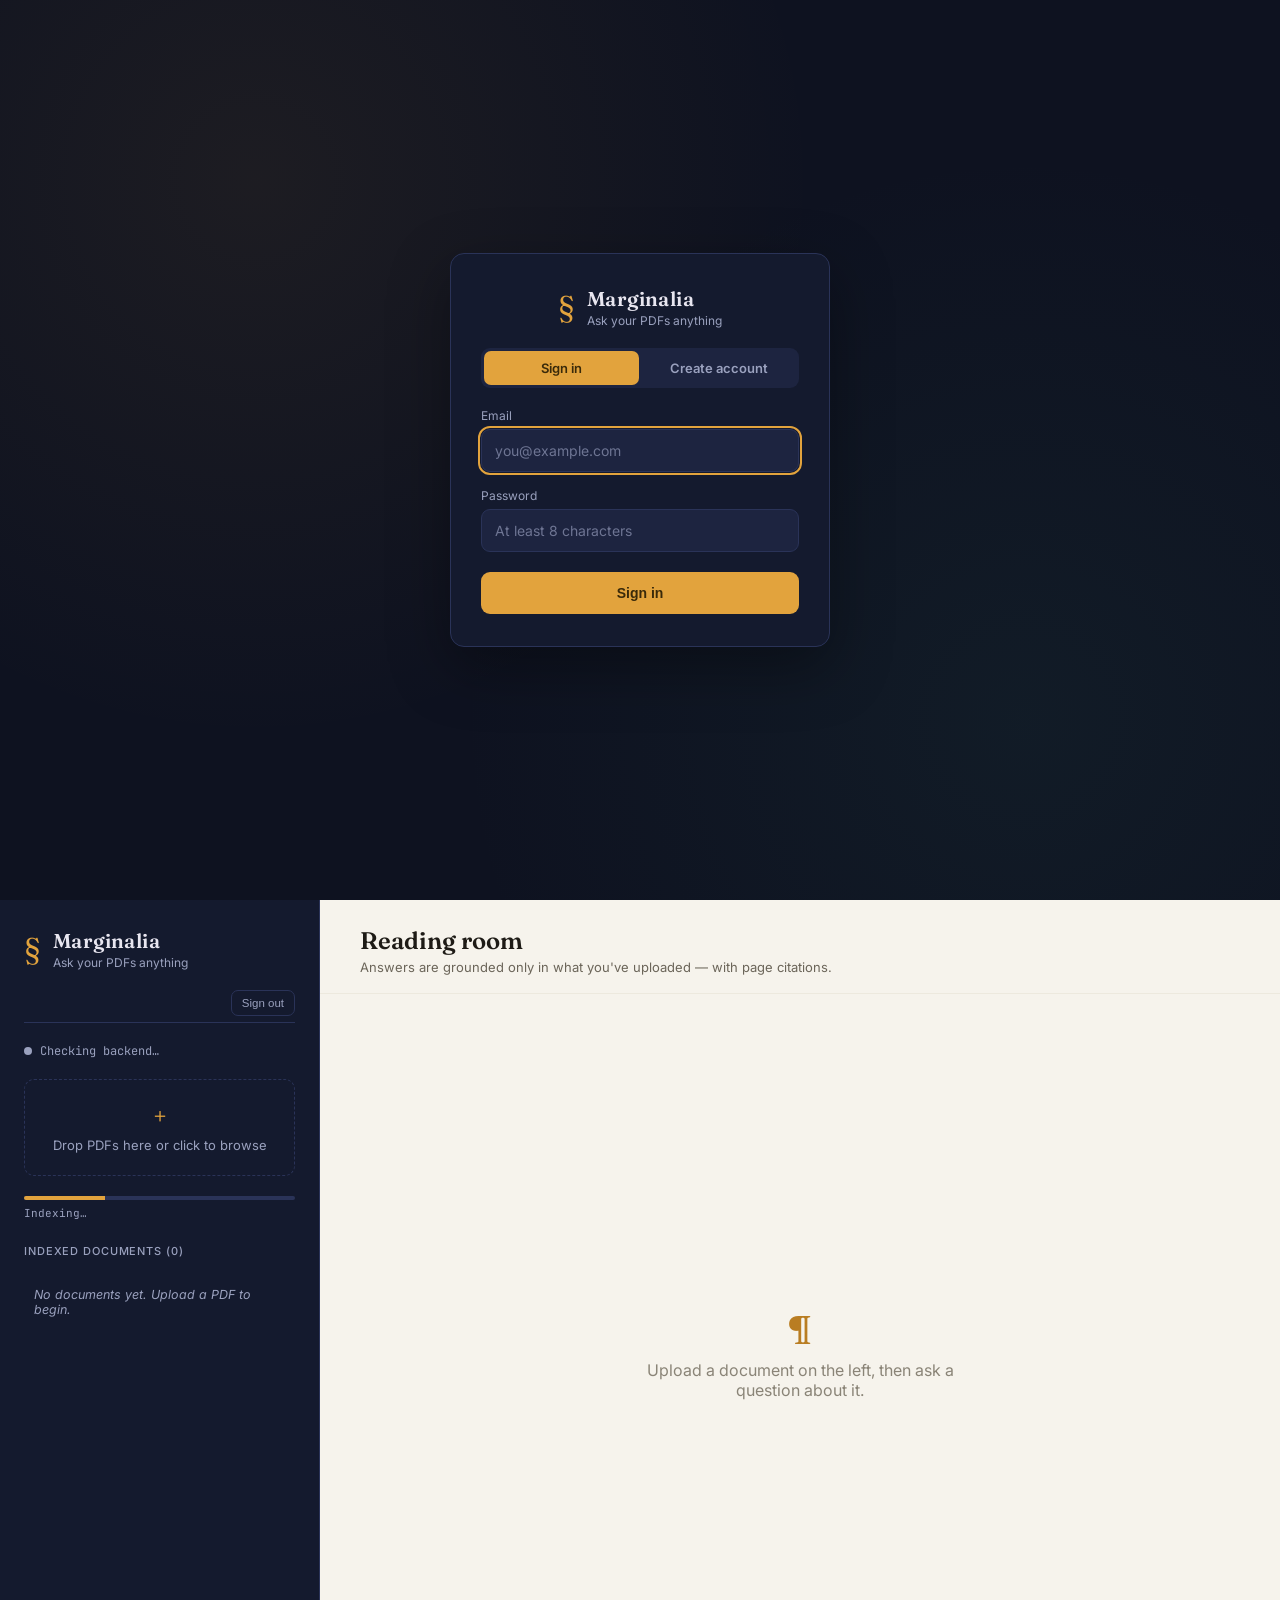
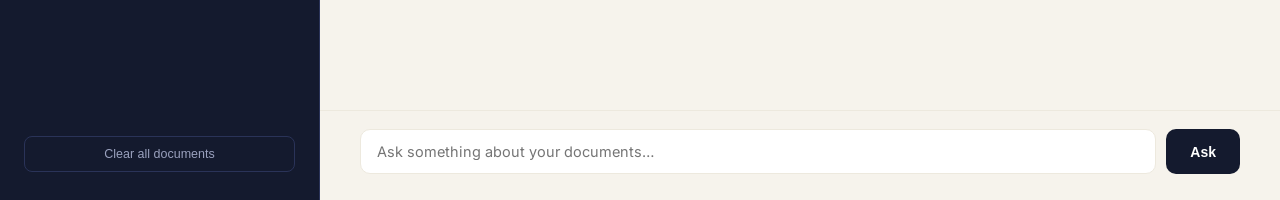
==== frontend/index.html @ a0878ca7 "Add email/password signup and signin with per-user document isolation" ====
<!DOCTYPE html>
<html lang="en">
<head>
<meta charset="UTF-8">
<meta name="viewport" content="width=device-width, initial-scale=1.0">
<title>Marginalia — PDF Research Assistant</title>
<link rel="preconnect" href="https://fonts.googleapis.com">
<link href="https://fonts.googleapis.com/css2?family=Fraunces:opsz,wght@9..144,400;9..144,600;9..144,700&family=Inter:wght@400;500;600&family=JetBrains+Mono:wght@400;500&display=swap" rel="stylesheet">
<link rel="stylesheet" href="style.css">
</head>
<body>

<!-- ---------- Auth screen (shown when signed out) ---------- -->
<div class="auth-screen" id="authScreen">
  <div class="auth-card">
    <div class="brand auth-brand">
      <span class="brand-mark">§</span>
      <div>
        <h1>Marginalia</h1>
        <p>Ask your PDFs anything</p>
      </div>
    </div>

    <div class="auth-tabs">
      <button type="button" class="auth-tab active" id="tabSignin">Sign in</button>
      <button type="button" class="auth-tab" id="tabSignup">Create account</button>
    </div>

    <form class="auth-form" id="authForm">
      <label class="auth-label" for="authEmail">Email</label>
      <input class="auth-input" type="email" id="authEmail" placeholder="you@example.com" autocomplete="email" required>

      <label class="auth-label" for="authPassword">Password</label>
      <input class="auth-input" type="password" id="authPassword" placeholder="At least 8 characters" autocomplete="current-password" minlength="8" required>

      <p class="auth-error" id="authError" hidden></p>

      <button class="auth-submit" type="submit" id="authSubmit">Sign in</button>
    </form>
  </div>
</div>

<div class="app" id="appRoot" hidden>

  <aside class="sidebar">
    <div class="brand">
      <span class="brand-mark">§</span>
      <div>
        <h1>Marginalia</h1>
        <p>Ask your PDFs anything</p>
      </div>
    </div>

    <div class="account-row" id="accountRow">
      <span class="account-email" id="accountEmail"></span>
      <button class="logout-btn" id="logoutBtn">Sign out</button>
    </div>

    <div class="status-row" id="statusRow">
      <span class="status-dot" id="statusDot"></span>
      <span id="statusText">Checking backend…</span>
    </div>

    <label class="dropzone" id="dropzone" for="pdfFile">
      <input type="file" id="pdfFile" accept=".pdf" multiple hidden>
      <span class="dropzone-icon">＋</span>
      <span class="dropzone-label">Drop PDFs here or click to browse</span>
    </label>

    <div class="upload-progress" id="uploadProgress" hidden>
      <div class="upload-progress-bar"><div class="upload-progress-fill" id="uploadFill"></div></div>
      <span id="uploadStatus">Indexing…</span>
    </div>

    <h2 class="section-label">Indexed documents <span id="docCount">(0)</span></h2>
    <ul class="file-list" id="fileList">
      <li class="empty-state">No documents yet. Upload a PDF to begin.</li>
    </ul>

    <button class="reset-btn" id="resetBtn">Clear all documents</button>
  </aside>

  <main class="chat-panel">
    <header class="chat-header">
      <h2>Reading room</h2>
      <p>Answers are grounded only in what you've uploaded — with page citations.</p>
    </header>

    <div class="chat-box" id="chatBox">
      <div class="chat-empty" id="chatEmpty">
        <p class="chat-empty-mark">¶</p>
        <p>Upload a document on the left, then ask a question about it.</p>
      </div>
    </div>

    <form class="input-area" id="askForm">
      <input type="text" id="question" placeholder="Ask something about your documents…" autocomplete="off">
      <button type="submit" id="askBtn">Ask</button>
    </form>
  </main>

</div>

<script src="script.js"></script>
</body>
</html>
---- frontend/style.css ----
:root{
  --ink-950:#0E1220;
  --ink-900-solid:#141A2E;
  --ink-800:#1D2440;
  --ink-700:#2A3358;
  --paper:#F6F3EC;
  --paper-dim:#EDE9DE;
  --amber:#E2A33D;
  --amber-dark:#B97D22;
  --teal:#2F6F63;
  --ink-text:#E8E6F0;
  --paper-text:#1E1B16;
  --muted:#9AA1BE;
  --font-display:"Fraunces", serif;
  --font-body:"Inter", -apple-system, sans-serif;
  --font-mono:"JetBrains Mono", monospace;
}

*{ margin:0; padding:0; box-sizing:border-box; }

body{
  font-family: var(--font-body);
  background: var(--ink-950);
  color: var(--paper-text);
  height:100vh;
  overflow:hidden;
}

.app{
  display:flex;
  height:100vh;
}

/* ---------- Sidebar ---------- */

.sidebar{
  width:320px;
  min-width:320px;
  background: var(--ink-900-solid);
  color: var(--ink-text);
  padding:28px 24px;
  display:flex;
  flex-direction:column;
  gap:20px;
  border-right: 1px solid var(--ink-700);
}

.brand{
  display:flex;
  align-items:center;
  gap:12px;
}

.brand-mark{
  font-family: var(--font-display);
  font-size:30px;
  color: var(--amber);
  line-height:1;
}

.brand h1{
  font-family: var(--font-display);
  font-weight:600;
  font-size:20px;
  letter-spacing:0.02em;
}

.brand p{
  font-size:12px;
  color: var(--muted);
  margin-top:2px;
}

.status-row{
  display:flex;
  align-items:center;
  gap:8px;
  font-size:12px;
  color: var(--muted);
  font-family: var(--font-mono);
}

.status-dot{
  width:8px;
  height:8px;
  border-radius:50%;
  background: var(--muted);
  flex-shrink:0;
}
.status-dot.online{ background:#5FBF8C; box-shadow:0 0 6px #5FBF8C88; }
.status-dot.offline{ background:#D9614F; box-shadow:0 0 6px #D9614F88; }

.dropzone{
  border:1.5px dashed var(--ink-700);
  border-radius:10px;
  padding:22px 14px;
  text-align:center;
  cursor:pointer;
  display:flex;
  flex-direction:column;
  align-items:center;
  gap:8px;
  transition: border-color .15s ease, background .15s ease;
}
.dropzone:hover, .dropzone.drag-over{
  border-color: var(--amber);
  background: rgba(226,163,61,0.06);
}
.dropzone-icon{
  font-size:20px;
  color: var(--amber);
  font-family: var(--font-display);
}
.dropzone-label{
  font-size:13px;
  color: var(--muted);
}

.upload-progress{
  display:flex;
  flex-direction:column;
  gap:6px;
}
.upload-progress-bar{
  height:4px;
  background: var(--ink-700);
  border-radius:2px;
  overflow:hidden;
}
.upload-progress-fill{
  height:100%;
  width:30%;
  background: var(--amber);
  animation: indeterminate 1.1s ease-in-out infinite;
}
@keyframes indeterminate{
  0%{ transform:translateX(-100%); }
  100%{ transform:translateX(330%); }
}
#uploadStatus{
  font-size:11px;
  color: var(--muted);
  font-family: var(--font-mono);
}

.section-label{
  font-size:11px;
  text-transform:uppercase;
  letter-spacing:0.08em;
  color: var(--muted);
  font-weight:500;
  margin-top:4px;
}

.file-list{
  list-style:none;
  display:flex;
  flex-direction:column;
  gap:6px;
  overflow-y:auto;
  flex:1;
  min-height:40px;
}

.file-list li{
  font-size:13px;
  padding:9px 10px;
  background: var(--ink-800);
  border-radius:8px;
  display:flex;
  align-items:center;
  gap:8px;
  word-break:break-word;
}
.file-list li::before{
  content:"📄";
  font-size:12px;
}
.file-list .empty-state{
  background:none;
  color: var(--muted);
  font-style:italic;
  font-size:12.5px;
}
.file-list .empty-state::before{ content:none; }

.reset-btn{
  background:none;
  border:1px solid var(--ink-700);
  color: var(--muted);
  padding:10px;
  border-radius:8px;
  font-size:12.5px;
  cursor:pointer;
  transition: border-color .15s ease, color .15s ease;
}
.reset-btn:hover{
  border-color:#D9614F;
  color:#D9614F;
}

/* ---------- Chat panel ---------- */

.chat-panel{
  flex:1;
  display:flex;
  flex-direction:column;
  background: var(--paper);
}

.chat-header{
  padding:26px 40px 18px;
  border-bottom:1px solid var(--paper-dim);
}
.chat-header h2{
  font-family: var(--font-display);
  font-weight:600;
  font-size:24px;
}
.chat-header p{
  font-size:13px;
  color:#6B6559;
  margin-top:4px;
}

.chat-box{
  flex:1;
  overflow-y:auto;
  padding:30px 40px;
  display:flex;
  flex-direction:column;
  gap:22px;
}

.chat-empty{
  margin:auto;
  text-align:center;
  color:#8A8477;
  max-width:320px;
}
.chat-empty-mark{
  font-family: var(--font-display);
  font-size:40px;
  color: var(--amber-dark);
  margin-bottom:6px;
}

.message{
  max-width:68%;
  padding:14px 18px;
  border-radius:14px;
  line-height:1.55;
  font-size:15px;
}

.message.user{
  align-self:flex-end;
  background: var(--ink-900-solid);
  color: var(--ink-text);
  border-bottom-right-radius:4px;
}

.message.bot{
  align-self:flex-start;
  background:#fff;
  border:1px solid var(--paper-dim);
  border-bottom-left-radius:4px;
}

.message.error{
  align-self:flex-start;
  background:#FBEAE7;
  border:1px solid #E9B8AF;
  color:#8A3A2C;
}

.message.pending{
  align-self:flex-start;
  color:#8A8477;
  font-style:italic;
}

.sources{
  margin-top:12px;
  padding-top:10px;
  border-top:1px dashed var(--paper-dim);
  display:flex;
  flex-wrap:wrap;
  gap:6px;
}

.source-tab{
  font-family: var(--font-mono);
  font-size:11px;
  background: var(--amber);
  color:#3A2A0A;
  padding:4px 9px;
  border-radius:0 0 6px 6px;
  position:relative;
  top:-1px;
}

.input-area{
  display:flex;
  gap:10px;
  padding:18px 40px 26px;
  background: var(--paper);
  border-top:1px solid var(--paper-dim);
}

.input-area input{
  flex:1;
  padding:13px 16px;
  font-size:14.5px;
  border:1px solid var(--paper-dim);
  border-radius:10px;
  background:#fff;
  font-family: var(--font-body);
}
.input-area input:focus{
  outline:2px solid var(--amber);
  outline-offset:1px;
}

.input-area button{
  padding:13px 24px;
  border:none;
  border-radius:10px;
  background: var(--ink-900-solid);
  color:#fff;
  font-weight:600;
  cursor:pointer;
  font-size:14px;
  transition: background .15s ease;
}
.input-area button:hover{ background: var(--ink-800); }
.input-area button:disabled{ opacity:0.5; cursor:not-allowed; }

/* ---------- Auth screen ---------- */

.auth-screen{
  height:100vh;
  display:flex;
  align-items:center;
  justify-content:center;
  background: var(--ink-950);
  background-image: radial-gradient(circle at 20% 20%, rgba(226,163,61,0.07), transparent 45%),
                     radial-gradient(circle at 80% 80%, rgba(47,111,99,0.10), transparent 45%);
  padding:20px;
}

.auth-card{
  width:100%;
  max-width:380px;
  background: var(--ink-900-solid);
  border:1px solid var(--ink-700);
  border-radius:14px;
  padding:32px 30px;
  display:flex;
  flex-direction:column;
  gap:20px;
  box-shadow:0 20px 60px rgba(0,0,0,0.35);
}

.auth-brand{ justify-content:center; }
.auth-brand h1{ color: var(--ink-text); }

.auth-tabs{
  display:flex;
  background: var(--ink-800);
  border-radius:9px;
  padding:3px;
  gap:3px;
}

.auth-tab{
  flex:1;
  padding:9px 10px;
  border:none;
  border-radius:7px;
  background:transparent;
  color: var(--muted);
  font-family: var(--font-body);
  font-size:13px;
  font-weight:600;
  cursor:pointer;
  transition: background .15s ease, color .15s ease;
}
.auth-tab.active{
  background: var(--amber);
  color:#3A2A0A;
}

.auth-form{
  display:flex;
  flex-direction:column;
  gap:6px;
}

.auth-label{
  font-size:12px;
  color: var(--muted);
  margin-top:10px;
}
.auth-label:first-child{ margin-top:0; }

.auth-input{
  padding:12px 13px;
  font-size:14px;
  border:1px solid var(--ink-700);
  border-radius:9px;
  background: var(--ink-800);
  color: var(--ink-text);
  font-family: var(--font-body);
}
.auth-input:focus{
  outline:2px solid var(--amber);
  outline-offset:1px;
}
.auth-input::placeholder{ color:#6E7593; }

.auth-error{
  font-size:12.5px;
  color:#E9877A;
  background: rgba(217,97,79,0.1);
  border:1px solid rgba(217,97,79,0.3);
  border-radius:7px;
  padding:8px 10px;
  margin-top:4px;
}

.auth-submit{
  margin-top:14px;
  padding:13px;
  border:none;
  border-radius:9px;
  background: var(--amber);
  color:#3A2A0A;
  font-weight:700;
  font-size:14px;
  cursor:pointer;
  transition: background .15s ease;
}
.auth-submit:hover{ background: var(--amber-dark); color:#fff; }
.auth-submit:disabled{ opacity:0.6; cursor:not-allowed; }

/* ---------- Account row (sidebar) ---------- */

.account-row{
  display:flex;
  align-items:center;
  justify-content:space-between;
  gap:8px;
  padding-bottom:6px;
  border-bottom:1px solid var(--ink-700);
}

.account-email{
  font-size:12px;
  color: var(--muted);
  font-family: var(--font-mono);
  overflow:hidden;
  text-overflow:ellipsis;
  white-space:nowrap;
}

.logout-btn{
  flex-shrink:0;
  background:none;
  border:1px solid var(--ink-700);
  color: var(--muted);
  padding:6px 10px;
  border-radius:7px;
  font-size:11.5px;
  cursor:pointer;
  transition: border-color .15s ease, color .15s ease;
}
.logout-btn:hover{
  border-color: var(--amber);
  color: var(--amber);
}

@media (max-width: 720px){
  .app{ flex-direction:column; }
  .sidebar{ width:100%; min-width:0; border-right:none; border-bottom:1px solid var(--ink-700); }
  .chat-header, .chat-box, .input-area{ padding-left:20px; padding-right:20px; }
}
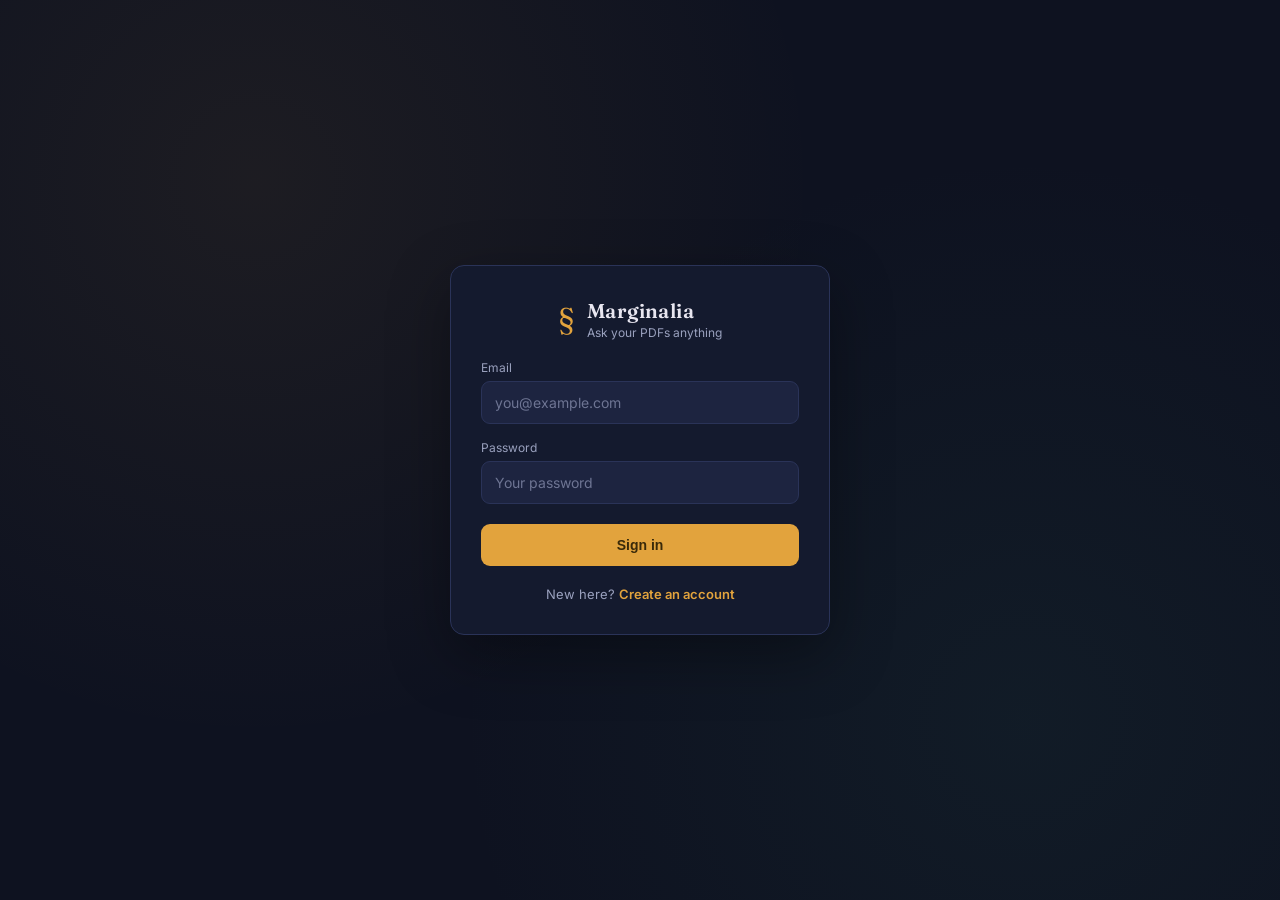
==== commit 3e26cb25: "Add files via upload" ====
--- a/frontend/index.html
+++ b/frontend/index.html
@@ -9,36 +9,6 @@
 <link rel="stylesheet" href="style.css">
 </head>
 <body>
-
-<!-- ---------- Auth screen (shown when signed out) ---------- -->
-<div class="auth-screen" id="authScreen">
-  <div class="auth-card">
-    <div class="brand auth-brand">
-      <span class="brand-mark">§</span>
-      <div>
-        <h1>Marginalia</h1>
-        <p>Ask your PDFs anything</p>
-      </div>
-    </div>
-
-    <div class="auth-tabs">
-      <button type="button" class="auth-tab active" id="tabSignin">Sign in</button>
-      <button type="button" class="auth-tab" id="tabSignup">Create account</button>
-    </div>
-
-    <form class="auth-form" id="authForm">
-      <label class="auth-label" for="authEmail">Email</label>
-      <input class="auth-input" type="email" id="authEmail" placeholder="you@example.com" autocomplete="email" required>
-
-      <label class="auth-label" for="authPassword">Password</label>
-      <input class="auth-input" type="password" id="authPassword" placeholder="At least 8 characters" autocomplete="current-password" minlength="8" required>
-
-      <p class="auth-error" id="authError" hidden></p>
-
-      <button class="auth-submit" type="submit" id="authSubmit">Sign in</button>
-    </form>
-  </div>
-</div>
 
 <div class="app" id="appRoot" hidden>
 
@@ -101,6 +71,7 @@
 
 </div>
 
+<script src="auth-common.js"></script>
 <script src="script.js"></script>
 </body>
 </html>
--- a/frontend/style.css
+++ b/frontend/style.css
@@ -365,32 +365,6 @@
 .auth-brand{ justify-content:center; }
 .auth-brand h1{ color: var(--ink-text); }
 
-.auth-tabs{
-  display:flex;
-  background: var(--ink-800);
-  border-radius:9px;
-  padding:3px;
-  gap:3px;
-}
-
-.auth-tab{
-  flex:1;
-  padding:9px 10px;
-  border:none;
-  border-radius:7px;
-  background:transparent;
-  color: var(--muted);
-  font-family: var(--font-body);
-  font-size:13px;
-  font-weight:600;
-  cursor:pointer;
-  transition: background .15s ease, color .15s ease;
-}
-.auth-tab.active{
-  background: var(--amber);
-  color:#3A2A0A;
-}
-
 .auth-form{
   display:flex;
   flex-direction:column;
@@ -444,6 +418,18 @@
 .auth-submit:hover{ background: var(--amber-dark); color:#fff; }
 .auth-submit:disabled{ opacity:0.6; cursor:not-allowed; }
 
+.auth-switch{
+  text-align:center;
+  font-size:13px;
+  color: var(--muted);
+}
+.auth-switch a{
+  color: var(--amber);
+  font-weight:600;
+  text-decoration:none;
+}
+.auth-switch a:hover{ text-decoration:underline; }
+
 /* ---------- Account row (sidebar) ---------- */
 
 .account-row{
